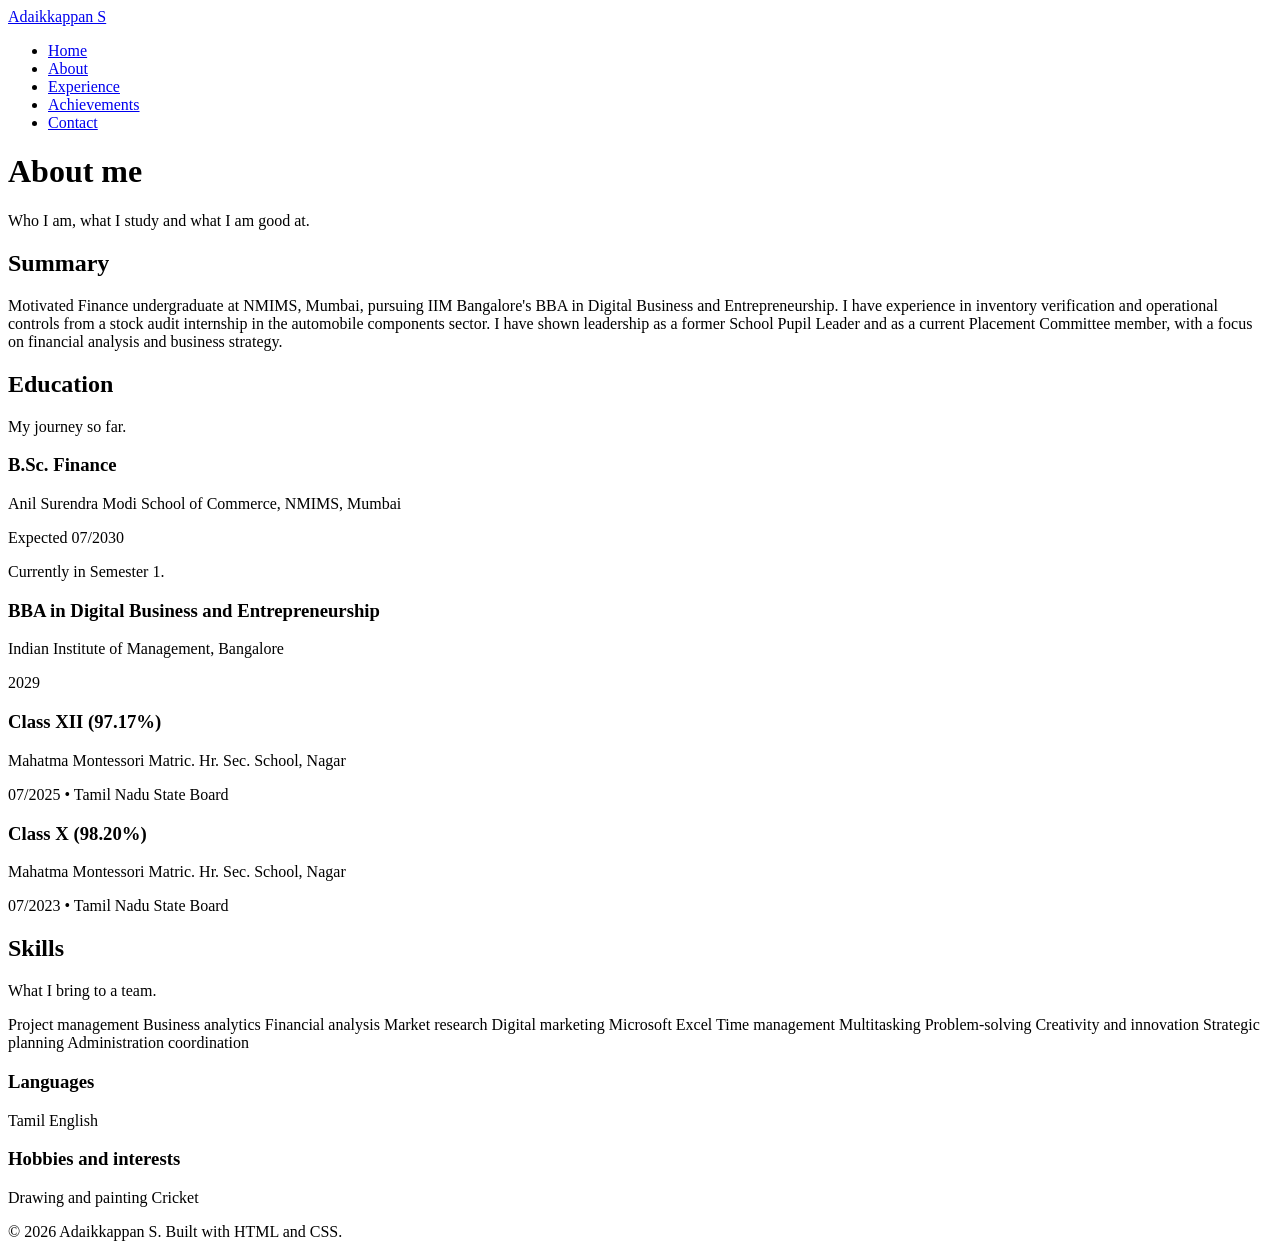
==== about.html @ b3109a2b "Add files via upload" ====
<!DOCTYPE html>
<html lang="en">
<head>
  <meta charset="UTF-8">
  <meta name="viewport" content="width=device-width, initial-scale=1.0">
  <meta name="description" content="Personal resume website of Adaikkappan S, Finance undergraduate at NMIMS Mumbai.">
  <title>About | Adaikkappan S</title>
  <link rel="preconnect" href="https://fonts.googleapis.com">
  <link rel="preconnect" href="https://fonts.gstatic.com" crossorigin>
  <link href="https://fonts.googleapis.com/css2?family=Open+Sans:wght@400;600&family=Poppins:wght@600;700&display=swap" rel="stylesheet">
  <link rel="stylesheet" href="css/style.css">
</head>
<body>

  <header>
    <nav>
      <a class="logo" href="index.html">Adaikkappan S</a>
      <ul>
        <li><a href="index.html">Home</a></li>
        <li><a href="about.html" class="active">About</a></li>
        <li><a href="experience.html">Experience</a></li>
        <li><a href="achievements.html">Achievements</a></li>
        <li><a href="contact.html">Contact</a></li>
      </ul>
    </nav>
  </header>

  <div class="banner">
    <div class="container">
      <h1>About me</h1>
      <p>Who I am, what I study and what I am good at.</p>
    </div>
  </div>

  <section>
    <div class="container">
      <h2 class="section-title">Summary</h2>
      <p class="lead">Motivated Finance undergraduate at NMIMS, Mumbai, pursuing IIM Bangalore's BBA in Digital Business and Entrepreneurship. I have experience in inventory verification and operational controls from a stock audit internship in the automobile components sector. I have shown leadership as a former School Pupil Leader and as a current Placement Committee member, with a focus on financial analysis and business strategy.</p>
    </div>
  </section>

  <section class="alt">
    <div class="container">
      <h2 class="section-title">Education</h2>
      <p class="lead">My journey so far.</p>
      <div class="timeline">
        <div class="entry">
          <h3>B.Sc. Finance</h3>
          <p class="place">Anil Surendra Modi School of Commerce, NMIMS, Mumbai</p>
          <p class="date">Expected 07/2030</p>
          <p>Currently in Semester 1.</p>
        </div>
        <div class="entry">
          <h3>BBA in Digital Business and Entrepreneurship</h3>
          <p class="place">Indian Institute of Management, Bangalore</p>
          <p class="date">2029</p>
        </div>
        <div class="entry">
          <h3>Class XII (97.17%)</h3>
          <p class="place">Mahatma Montessori Matric. Hr. Sec. School, Nagar</p>
          <p class="date">07/2025 &bull; Tamil Nadu State Board</p>
        </div>
        <div class="entry">
          <h3>Class X (98.20%)</h3>
          <p class="place">Mahatma Montessori Matric. Hr. Sec. School, Nagar</p>
          <p class="date">07/2023 &bull; Tamil Nadu State Board</p>
        </div>
      </div>
    </div>
  </section>

  <section>
    <div class="container">
      <h2 class="section-title">Skills</h2>
      <p class="lead">What I bring to a team.</p>
      <div class="tags">
        <span class="tag">Project management</span>
        <span class="tag">Business analytics</span>
        <span class="tag">Financial analysis</span>
        <span class="tag">Market research</span>
        <span class="tag">Digital marketing</span>
        <span class="tag">Microsoft Excel</span>
        <span class="tag">Time management</span>
        <span class="tag">Multitasking</span>
        <span class="tag">Problem-solving</span>
        <span class="tag">Creativity and innovation</span>
        <span class="tag">Strategic planning</span>
        <span class="tag">Administration coordination</span>
      </div>
    </div>
  </section>

  <section class="alt">
    <div class="container two-col">
      <div>
        <h3>Languages</h3>
        <div class="tags">
          <span class="tag">Tamil</span>
          <span class="tag">English</span>
        </div>
      </div>
      <div>
        <h3>Hobbies and interests</h3>
        <div class="tags">
          <span class="tag">Drawing and painting</span>
          <span class="tag">Cricket</span>
        </div>
      </div>
    </div>
  </section>

  <footer>
    <p>&copy; 2026 Adaikkappan S. Built with HTML and CSS.</p>
  </footer>

</body>
</html>
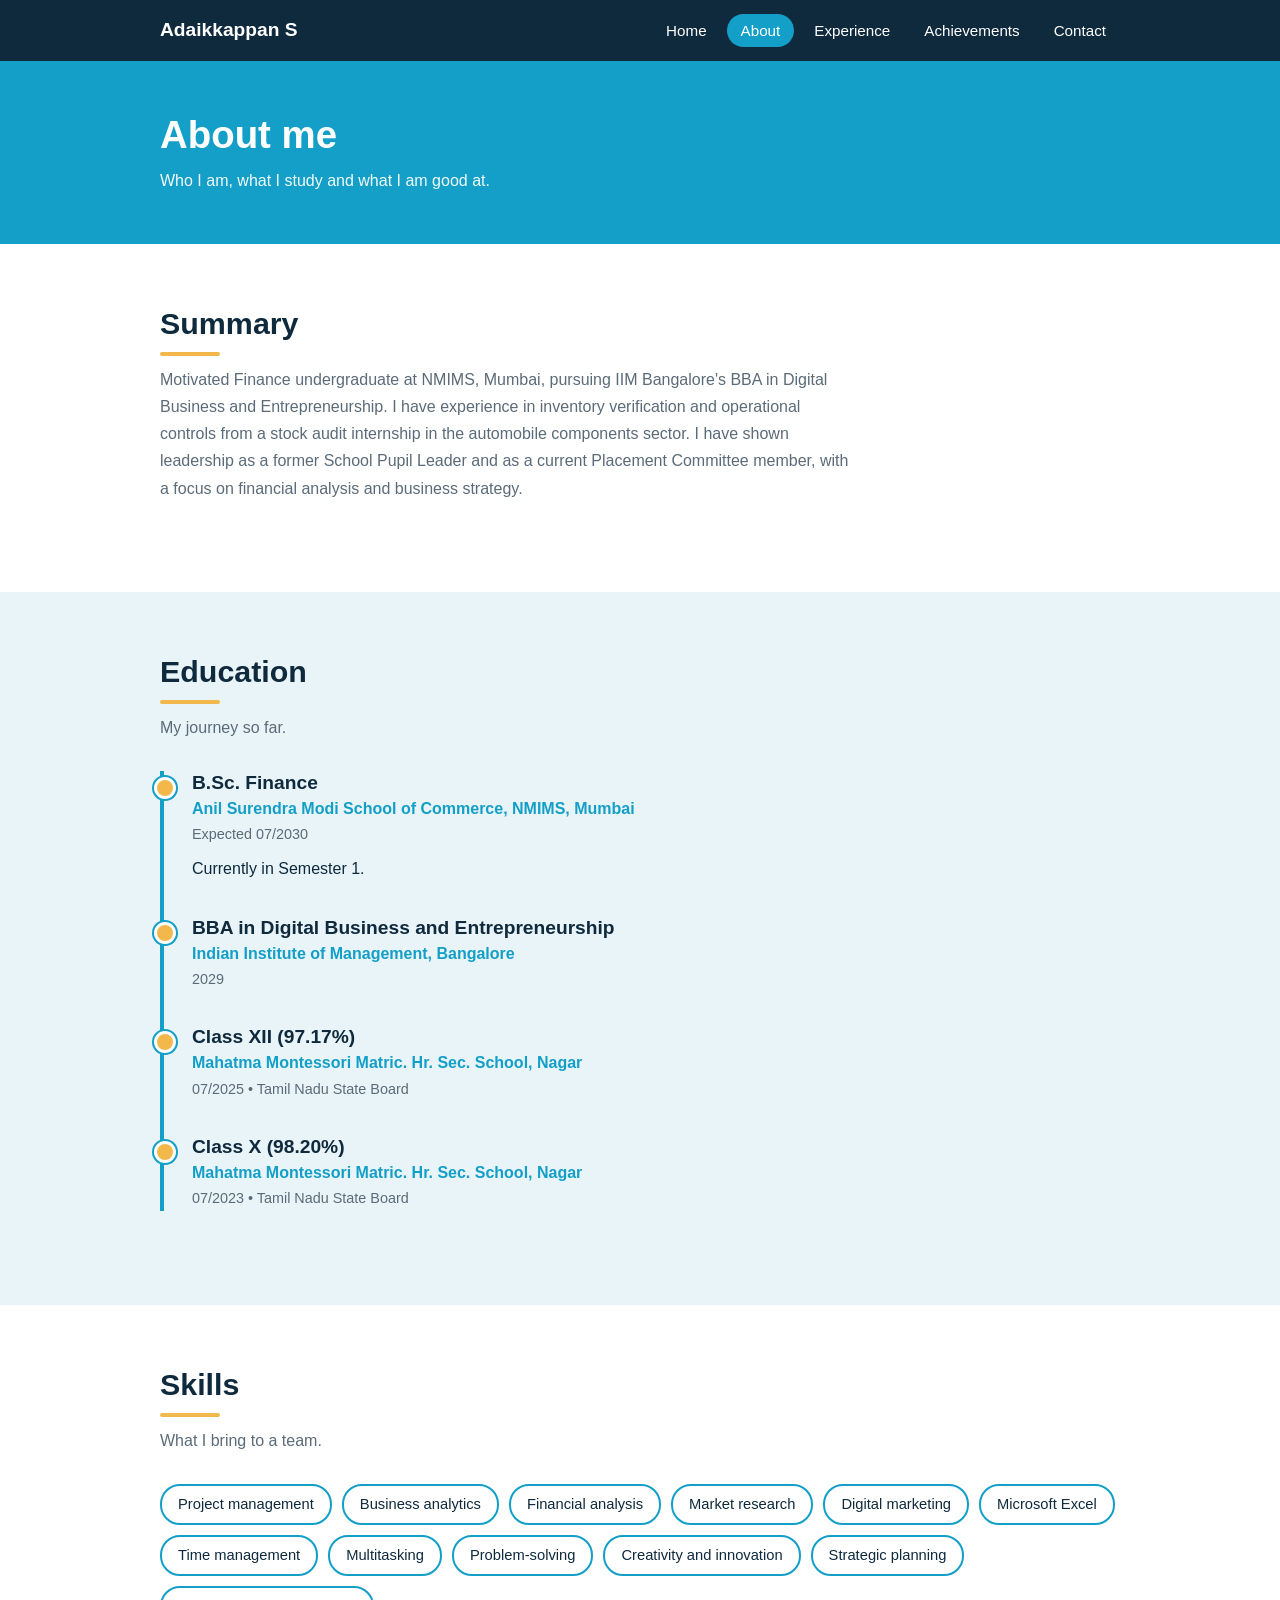
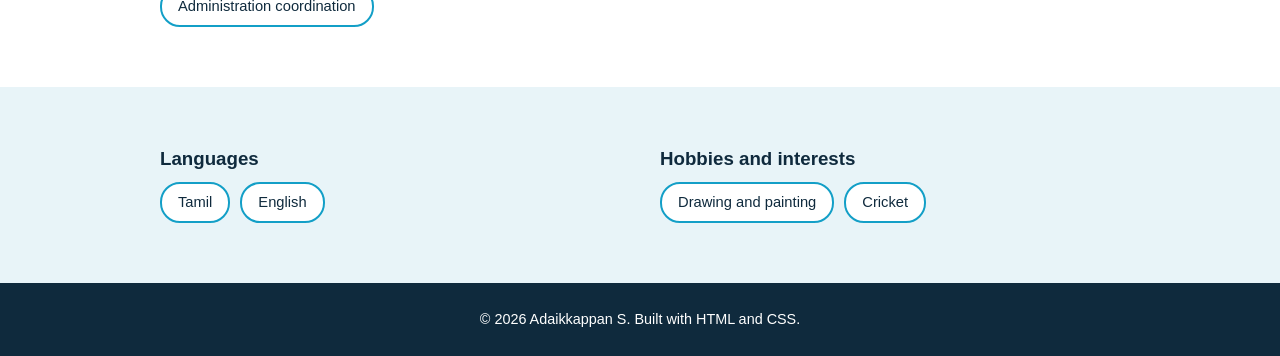
==== commit b8ecd962: "Add files via upload" ====
--- a/about.html
+++ b/about.html
@@ -8,7 +8,7 @@
   <link rel="preconnect" href="https://fonts.googleapis.com">
   <link rel="preconnect" href="https://fonts.gstatic.com" crossorigin>
   <link href="https://fonts.googleapis.com/css2?family=Open+Sans:wght@400;600&family=Poppins:wght@600;700&display=swap" rel="stylesheet">
-  <link rel="stylesheet" href="css/style.css">
+  <link rel="stylesheet" href="style.css">
 </head>
 <body>
 
--- a/style.css
+++ b/style.css
@@ -0,0 +1,184 @@
+/* ===== Colour palette (from the CV's teal + a warm accent) ===== */
+:root {
+  --navy: #0f2a3d;      /* dark text, header, footer */
+  --teal: #139fc7;      /* main brand colour (same as CV) */
+  --sky: #e8f4f8;       /* light section background */
+  --amber: #f2b84b;     /* small accent for highlights */
+  --white: #ffffff;
+  --grey: #5b6b78;      /* soft body text */
+}
+
+/* ===== Basic reset ===== */
+* { margin: 0; padding: 0; box-sizing: border-box; }
+
+body {
+  font-family: 'Open Sans', Arial, sans-serif;
+  color: var(--navy);
+  background: var(--white);
+  line-height: 1.7;
+}
+
+h1, h2, h3 { font-family: 'Poppins', Arial, sans-serif; line-height: 1.25; }
+a { color: var(--teal); text-decoration: none; }
+a:hover { text-decoration: underline; }
+
+/* ===== Navigation bar ===== */
+header {
+  background: var(--navy);
+  position: sticky;
+  top: 0;
+  z-index: 10;
+}
+nav {
+  max-width: 1000px;
+  margin: 0 auto;
+  padding: 14px 20px;
+  display: flex;
+  justify-content: space-between;
+  align-items: center;
+  flex-wrap: wrap;
+  gap: 10px;
+}
+.logo { font-family: 'Poppins', Arial, sans-serif; font-weight: 700; color: var(--white); font-size: 1.2rem; }
+.logo:hover { text-decoration: none; }
+nav ul { list-style: none; display: flex; gap: 6px; flex-wrap: wrap; }
+nav ul a {
+  color: var(--white);
+  padding: 8px 14px;
+  border-radius: 20px;
+  font-size: 0.95rem;
+}
+nav ul a:hover { background: var(--teal); text-decoration: none; }
+nav ul a.active { background: var(--teal); }
+
+/* ===== Layout helpers ===== */
+.container { max-width: 1000px; margin: 0 auto; padding: 0 20px; }
+section { padding: 60px 0; }
+.alt { background: var(--sky); }
+
+.section-title { font-size: 1.9rem; margin-bottom: 10px; }
+.section-title::after {
+  content: "";
+  display: block;
+  width: 60px;
+  height: 4px;
+  background: var(--amber);
+  margin-top: 10px;
+  border-radius: 2px;
+}
+.lead { color: var(--grey); margin-bottom: 30px; max-width: 700px; }
+
+/* ===== Page banner (top of inner pages) ===== */
+.banner { background: var(--teal); color: var(--white); padding: 50px 0; }
+.banner h1 { font-size: 2.4rem; }
+.banner p { margin-top: 8px; opacity: 0.95; }
+
+/* ===== Home page hero ===== */
+.hero { background: var(--sky); padding: 70px 0; }
+.hero .container {
+  display: flex;
+  align-items: center;
+  gap: 50px;
+  flex-wrap: wrap;
+}
+.hero-text { flex: 1; min-width: 280px; }
+.hero-text .hello { color: var(--teal); font-weight: 600; }
+.hero-text h1 { font-size: 3.2rem; margin: 6px 0 12px; }
+.hero-text p { color: var(--grey); max-width: 520px; margin-bottom: 26px; }
+.photo {
+  width: 280px;
+  height: 280px;
+  border-radius: 50%;
+  object-fit: cover;
+  border: 8px solid var(--white);
+  box-shadow: 0 0 0 5px var(--teal);
+}
+
+/* ===== Buttons ===== */
+.btn {
+  display: inline-block;
+  padding: 12px 26px;
+  border-radius: 30px;
+  font-weight: 600;
+  margin-right: 10px;
+  margin-bottom: 10px;
+}
+.btn:hover { text-decoration: none; }
+.btn-primary { background: var(--teal); color: var(--white); }
+.btn-primary:hover { background: var(--navy); }
+.btn-outline { border: 2px solid var(--navy); color: var(--navy); }
+.btn-outline:hover { background: var(--navy); color: var(--white); }
+
+/* ===== Cards ===== */
+.grid { display: grid; grid-template-columns: repeat(auto-fit, minmax(220px, 1fr)); gap: 20px; }
+.card {
+  background: var(--white);
+  border-radius: 12px;
+  padding: 24px;
+  border-top: 5px solid var(--teal);
+  box-shadow: 0 3px 12px rgba(15, 42, 61, 0.1);
+}
+.card h3 { margin-bottom: 8px; font-size: 1.1rem; }
+.card p { color: var(--grey); font-size: 0.95rem; }
+.big-number { font-family: 'Poppins', Arial, sans-serif; font-size: 2.2rem; font-weight: 700; color: var(--teal); }
+
+/* ===== Timeline (education + experience) ===== */
+.timeline { border-left: 4px solid var(--teal); padding-left: 28px; }
+.entry { position: relative; margin-bottom: 34px; }
+.entry::before {
+  content: "";
+  position: absolute;
+  left: -38px;
+  top: 6px;
+  width: 16px;
+  height: 16px;
+  background: var(--amber);
+  border: 3px solid var(--white);
+  border-radius: 50%;
+  box-shadow: 0 0 0 2px var(--teal);
+}
+.entry h3 { font-size: 1.2rem; }
+.entry .place { color: var(--teal); font-weight: 600; }
+.entry .date { color: var(--grey); font-size: 0.9rem; margin-bottom: 8px; }
+.entry ul { margin-left: 20px; color: var(--grey); }
+.entry li { margin-bottom: 4px; }
+
+/* ===== Skill tags ===== */
+.tags { display: flex; flex-wrap: wrap; gap: 10px; }
+.tag {
+  background: var(--white);
+  border: 2px solid var(--teal);
+  color: var(--navy);
+  padding: 6px 16px;
+  border-radius: 20px;
+  font-size: 0.92rem;
+}
+
+/* ===== Two column layout ===== */
+.two-col { display: grid; grid-template-columns: repeat(auto-fit, minmax(280px, 1fr)); gap: 40px; }
+.two-col h3 { margin-bottom: 12px; }
+.plain-list { list-style: none; }
+.plain-list li { padding: 8px 0 8px 26px; position: relative; color: var(--grey); }
+.plain-list li::before {
+  content: "★";
+  position: absolute;
+  left: 0;
+  color: var(--amber);
+}
+
+/* ===== Contact ===== */
+.contact-card { text-align: center; }
+.contact-card .icon { font-size: 2rem; }
+
+/* ===== Footer ===== */
+footer { background: var(--navy); color: var(--white); text-align: center; padding: 24px 20px; font-size: 0.9rem; }
+
+/* ===== Mobile screens ===== */
+@media (max-width: 700px) {
+  .hero { padding: 40px 0; }
+  .hero .container { justify-content: center; text-align: center; }
+  .hero-text h1 { font-size: 2.4rem; }
+  .photo { width: 220px; height: 220px; }
+  nav { justify-content: center; }
+  .banner h1 { font-size: 1.9rem; }
+}
